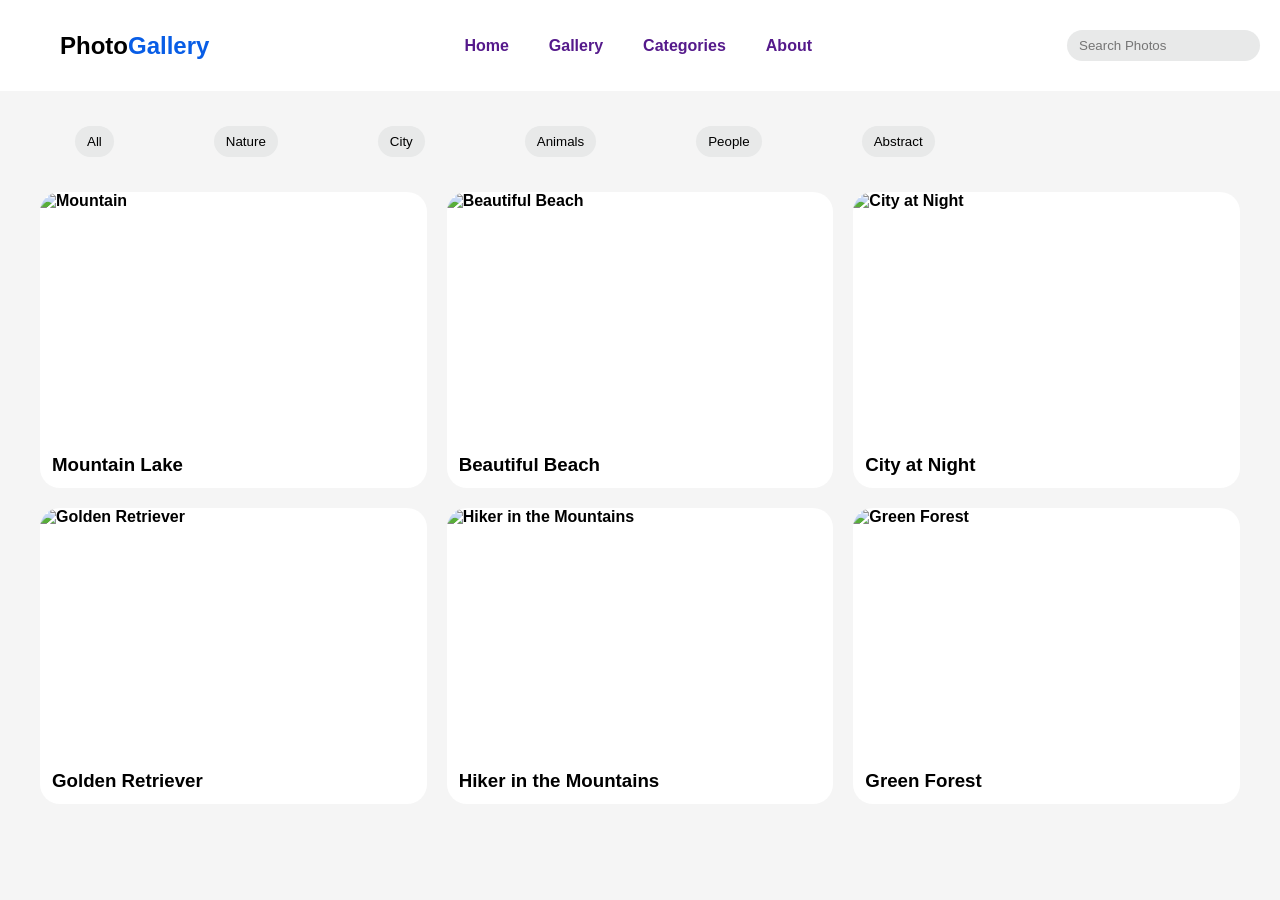
==== CodeAlpha_imageGallery/index.html @ 57411016 "Add files via upload" ====
<!DOCTYPE html>
<html lang="en">
<head>
    <meta charset="UTF-8">
    <meta name="viewport" content="width=device-width, initial-scale=1.0">
    <link rel="stylesheet" href="style.css">
    <title>gallery UI</title>
</head>
<body>
    <nav>
        <h2>Photo <p>Gallery</p></h2>
        <div class="link">
            <a href="">Home</a>
            <a href="">Gallery</a>
            <a href="">Categories</a>
            <a href="">About</a>
        </div>
        <div class="search_box">
            <input 
            type="text"
            id="searchInput"
            placeholder="Search Photos"
            >
        </div>
    </nav>
    <section class="filter">
        <button data-filter="All">All</button>
        <button data-filter="Nature">Nature</button>
        <button data-filter="City">City</button>
        <button data-filter="Animals">Animals</button>
        <button data-filter="People">People</button>
        <button data-filter="Abstract">Abstract</button>
    </section>
    <section class="gallery">
      <div class="photo_card" data-category="Nature">
        <img src="https://images.unsplash.com/photo-1501785888041-af3ef285b470?w=600" alt="Mountain">
        <h3>Mountain Lake</h3>
      </div>
      <div class="photo_card" data-category="Nature">
        <img src="https://images.unsplash.com/photo-1507525428034-b723cf961d3e?w=600"
            alt="Beautiful Beach">
        <h3>Beautiful Beach</h3>
      </div>
      <div class="photo_card" data-category="City">
        <img src="https://images.unsplash.com/photo-1519501025264-65ba15a82390?w=600"
            alt="City at Night">
        <h3>City at Night</h3>
      </div>
      <div class="photo_card"  data-category="Animals">
        <img src="https://images.unsplash.com/photo-1552053831-71594a27632d?w=600"
            alt="Golden Retriever">
        <h3>Golden Retriever</h3>
      </div>
     
      <div class="photo_card" data-category="Nature">
        <img src="https://images.unsplash.com/photo-1551632811-561732d1e306?w=600"
            alt="Hiker in the Mountains">
        <h3>Hiker in the Mountains</h3>
      </div>
      <div class="photo_card" data-category="Nature">
        <img src="https://images.unsplash.com/photo-1441974231531-c6227db76b6e?w=600"
            alt="Green Forest">
        <h3>Green Forest</h3>
      </div>
    </section>

<!--  if photo no exist -->
    <p id="noResults" style="display: none;">No Photos Found 😕</p>

       <!-- Lightbox -->
    <div
        class="lightbox"
        id="lightbox"
        aria-hidden="true"
        role="dialog"
        aria-modal="true"
        aria-label="Image preview"
    >

        <button
            type="button"
            class="lightbox-close"
            id="closeLightbox"
            aria-label="Close image"
        >&times;</button>

        <button
            type="button"
            class="lightbox-prev"
            id="prevImage"
            aria-label="Previous image"
        >&#10094;</button>

        <div class="lightbox-content">
            <img id="lightboxImage" src="" alt="">
            <h3 id="lightboxTitle"></h3>
        </div>

        <button
            type="button"
            class="lightbox-next"
            id="nextImage"
            aria-label="Next image"
        >&#10095;</button>

    </div>

    <script src="script.js"></script>
</body>
</html>
---- CodeAlpha_imageGallery/style.css ----
*{
    margin: 0;
    padding: 0;
    box-sizing: border-box;
}
body{
    
    background-color: rgb(245, 245, 245);
    font-family: Arial, Helvetica, sans-serif;
    font-weight: bolder;
}
nav{
    margin:0;
    padding:30px 20px;
    display: flex;
    justify-content:space-between;
    align-items: center;
    background-color: white;
}
h2{
    display: flex;
    padding-left: 40px;
}
h2 p{
    color: rgb(8, 93, 230);
}
.link{
    display: flex;
    gap:40px;
    
}
a{
    text-decoration: none;
}
input,button{
    padding: 8px 12px ;
    border-radius: 20px;
    border: none;
    background-color: rgb(232, 233, 233);
}
.filter{
    margin: 10px 30px;
    padding: 25px 45px;
    display: flex;
    justify-content:flex-start;
    gap: 100px;
    
}


.gallery {
    display: grid;
     grid-template-columns: repeat(3, minmax(0, 1fr));
    gap:20px;
    
    padding: 0 40px;
}






@media (max-width: 768px) {
    .gallery {
        grid-template-columns: repeat(2, minmax(0, 1fr));
        padding: 0 15px;
    }

    .filter {
        gap: 10px;
        padding: 20px 15px;
        flex-wrap: wrap;
    }

    .link {
        gap: 15px;
    }
}

@media (max-width: 480px) {
    .gallery {
        grid-template-columns: 1fr;
    }

    nav {
        flex-wrap: wrap;
        gap: 15px;
    }
}

.photo_card h3 {
    padding: 12px;
}

.photo_card {
    width: 100%;
    overflow: hidden;
    border-radius: 20px;
    background-color: white;
    transition: transform 0.3s ease, box-shadow 0.3s ease;
}

/* Hover on card */
.photo_card:hover {
    transform: translateY(-5px);
    box-shadow: 0 10px 25px rgba(0, 0, 0, 0.15);
}

.photo_card img {
    width: 100%;
    height: 250px;
    object-fit: cover;
    display: block;
    transition: transform 0.3s ease;
}

/* Hover on image */
.photo_card:hover img {
    transform: scale(1.04);
}

.lightbox {
    display:none;
    position: fixed;
    inset: 0;
    z-index: 1000;
    background: rgba(0, 0, 0, 0.9);
    align-items: center;
    justify-content: center;
    gap: 20px;
    padding: 60px 20px 30px;
}

.lightbox.active {
    display: flex;
}

.lightbox-content {
    max-width: 850px;
    width: 100%;
    text-align: center;
}

.lightbox-content img {
    display: block;
    max-width: 100%;
    max-height: 75vh;
    margin: 0 auto;
    object-fit: contain;
    border-radius: 10px;
}

.lightbox-content h3 {
    color: white;
    margin-top: 15px;
}

.lightbox button {
    background: transparent;
    color: white;
    border: none;
    cursor: pointer;
    font-size: 35px;
    padding: 8px 12px;
}

.lightbox-close {
    position: absolute;
    top: 15px;
    right: 25px;
    font-size: 42px !important;
}

.lightbox button:hover {
    color: #75aaff;
}

@media (max-width: 600px) {
    .lightbox {
        gap: 5px;
        padding: 60px 8px 20px;
    }

    .lightbox button {
        font-size: 24px;
        padding: 5px;
    }

    .lightbox-content img {
        max-height: 65vh;
    }
}


#noResults {
    display: none;
    text-align: center;
    font-size: 20px;
    color: #777;
    margin: 40px 0;
}
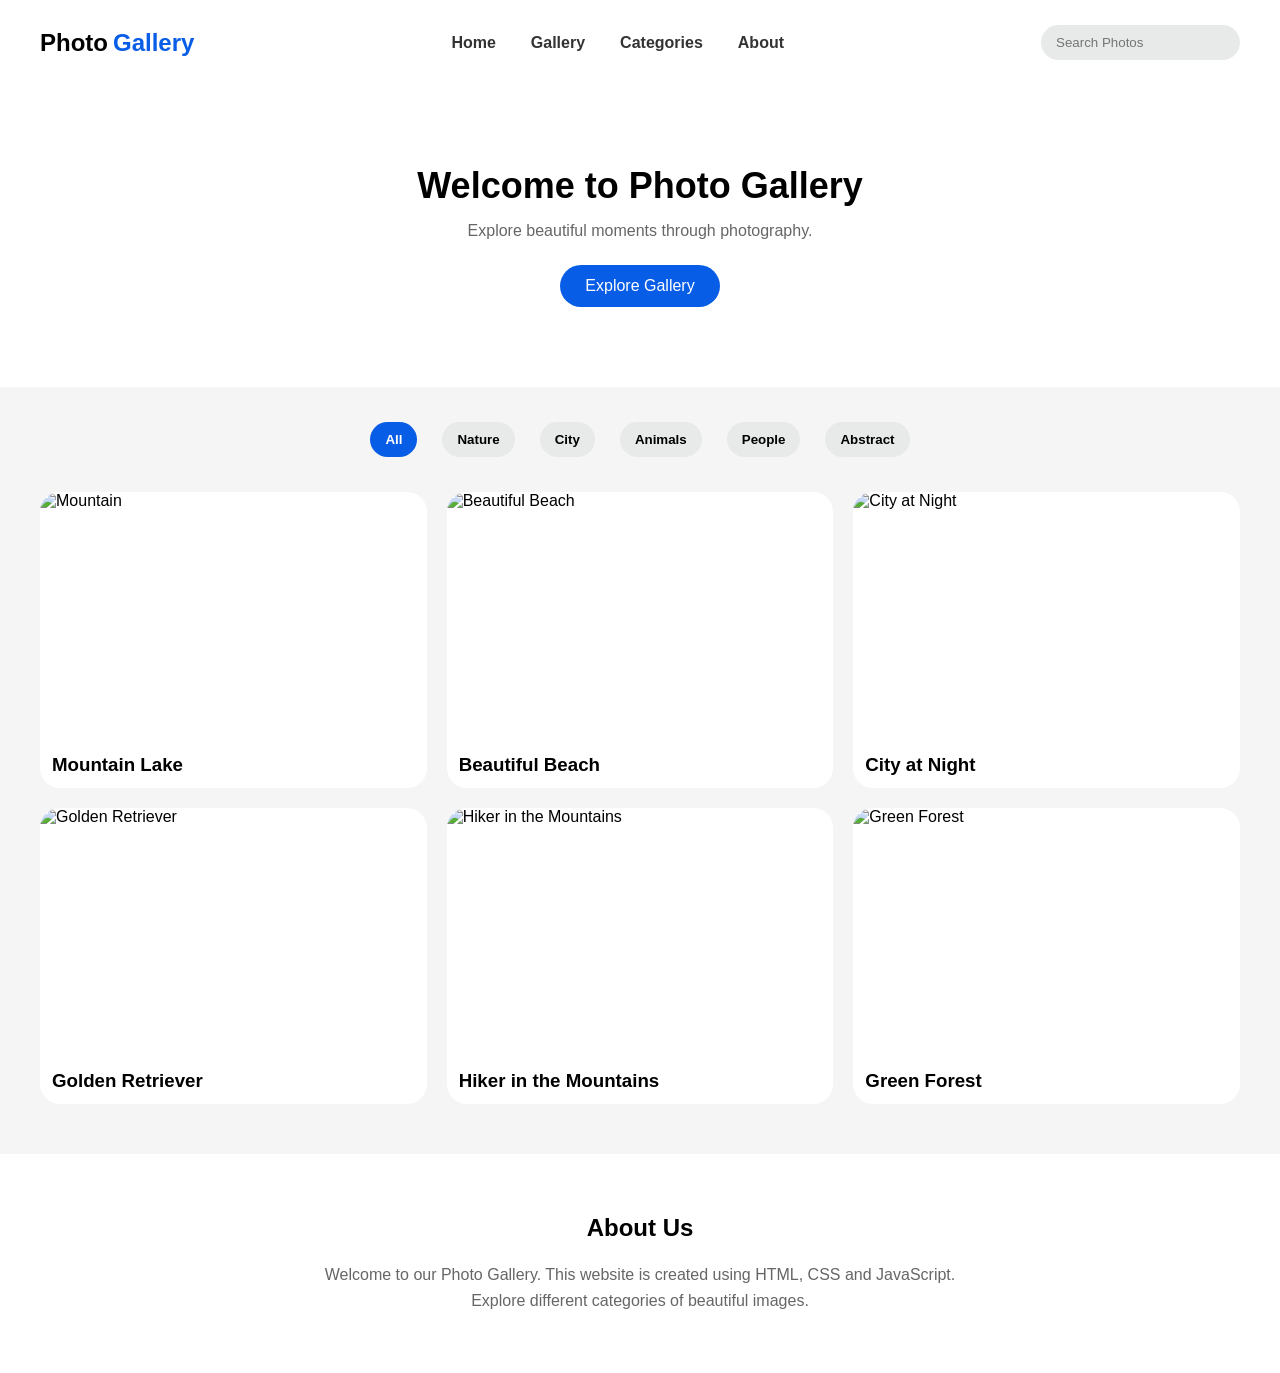
==== commit 53fa1bbb: "Add files via upload" ====
--- a/CodeAlpha_imageGallery/index.html
+++ b/CodeAlpha_imageGallery/index.html
@@ -1,73 +1,100 @@
+
 <!DOCTYPE html>
 <html lang="en">
 <head>
     <meta charset="UTF-8">
     <meta name="viewport" content="width=device-width, initial-scale=1.0">
+    <title>Photo Gallery</title>
     <link rel="stylesheet" href="style.css">
-    <title>gallery UI</title>
 </head>
 <body>
+
+    <!-- Navbar -->
     <nav>
-        <h2>Photo <p>Gallery</p></h2>
+        <h2>Photo <span>Gallery</span></h2>
+
         <div class="link">
-            <a href="">Home</a>
-            <a href="">Gallery</a>
-            <a href="">Categories</a>
-            <a href="">About</a>
+            <a href="#home">Home</a>
+            <a href="#gallery">Gallery</a>
+            <a href="#categories">Categories</a>
+            <a href="#about">About</a>
         </div>
+
         <div class="search_box">
-            <input 
-            type="text"
-            id="searchInput"
-            placeholder="Search Photos"
+            <input
+                type="text"
+                id="searchInput"
+                placeholder="Search Photos"
             >
         </div>
     </nav>
-    <section class="filter">
-        <button data-filter="All">All</button>
+
+    <!-- Home Section -->
+    <section id="home">
+        <h1>Welcome to Photo Gallery</h1>
+        <p>Explore beautiful moments through photography.</p>
+        <a href="#gallery" class="explore-btn">Explore Gallery</a>
+    </section>
+
+    <!-- Categories Section -->
+    <section class="filter" id="categories">
+        <button class="active" data-filter="All">All</button>
         <button data-filter="Nature">Nature</button>
         <button data-filter="City">City</button>
         <button data-filter="Animals">Animals</button>
         <button data-filter="People">People</button>
         <button data-filter="Abstract">Abstract</button>
     </section>
-    <section class="gallery">
-      <div class="photo_card" data-category="Nature">
-        <img src="https://images.unsplash.com/photo-1501785888041-af3ef285b470?w=600" alt="Mountain">
-        <h3>Mountain Lake</h3>
-      </div>
-      <div class="photo_card" data-category="Nature">
-        <img src="https://images.unsplash.com/photo-1507525428034-b723cf961d3e?w=600"
-            alt="Beautiful Beach">
-        <h3>Beautiful Beach</h3>
-      </div>
-      <div class="photo_card" data-category="City">
-        <img src="https://images.unsplash.com/photo-1519501025264-65ba15a82390?w=600"
-            alt="City at Night">
-        <h3>City at Night</h3>
-      </div>
-      <div class="photo_card"  data-category="Animals">
-        <img src="https://images.unsplash.com/photo-1552053831-71594a27632d?w=600"
-            alt="Golden Retriever">
-        <h3>Golden Retriever</h3>
-      </div>
-     
-      <div class="photo_card" data-category="Nature">
-        <img src="https://images.unsplash.com/photo-1551632811-561732d1e306?w=600"
-            alt="Hiker in the Mountains">
-        <h3>Hiker in the Mountains</h3>
-      </div>
-      <div class="photo_card" data-category="Nature">
-        <img src="https://images.unsplash.com/photo-1441974231531-c6227db76b6e?w=600"
-            alt="Green Forest">
-        <h3>Green Forest</h3>
-      </div>
+
+    <!-- Gallery Section -->
+    <section class="gallery" id="gallery">
+
+        <div class="photo_card" data-category="Nature">
+            <img src="https://images.unsplash.com/photo-1501785888041-af3ef285b470?w=600" alt="Mountain">
+            <h3>Mountain Lake</h3>
+        </div>
+
+        <div class="photo_card" data-category="Nature">
+            <img src="https://images.unsplash.com/photo-1507525428034-b723cf961d3e?w=600" alt="Beautiful Beach">
+            <h3>Beautiful Beach</h3>
+        </div>
+
+        <div class="photo_card" data-category="City">
+            <img src="https://images.unsplash.com/photo-1519501025264-65ba15a82390?w=600" alt="City at Night">
+            <h3>City at Night</h3>
+        </div>
+
+        <div class="photo_card" data-category="Animals">
+            <img src="https://images.unsplash.com/photo-1552053831-71594a27632d?w=600" alt="Golden Retriever">
+            <h3>Golden Retriever</h3>
+        </div>
+
+        <div class="photo_card" data-category="Nature">
+            <img src="https://images.unsplash.com/photo-1551632811-561732d1e306?w=600" alt="Hiker in the Mountains">
+            <h3>Hiker in the Mountains</h3>
+        </div>
+
+        <div class="photo_card" data-category="Nature">
+            <img src="https://images.unsplash.com/photo-1441974231531-c6227db76b6e?w=600" alt="Green Forest">
+            <h3>Green Forest</h3>
+        </div>
+
     </section>
 
-<!--  if photo no exist -->
-    <p id="noResults" style="display: none;">No Photos Found 😕</p>
+    <!-- No Results Message -->
+    <p id="noResults">No Photos Found 😕</p>
 
-       <!-- Lightbox -->
+    <!-- About Section -->
+    <section id="about">
+        <h2>About Us</h2>
+        <p>
+            Welcome to our Photo Gallery.
+            This website is created using HTML, CSS and JavaScript.
+            Explore different categories of beautiful images.
+        </p>
+    </section>
+
+    <!-- Lightbox -->
     <div
         class="lightbox"
         id="lightbox"
@@ -77,34 +104,19 @@
         aria-label="Image preview"
     >
 
-        <button
-            type="button"
-            class="lightbox-close"
-            id="closeLightbox"
-            aria-label="Close image"
-        >&times;</button>
+        <button type="button" class="lightbox-close" id="closeLightbox" aria-label="Close image">&times;</button>
 
-        <button
-            type="button"
-            class="lightbox-prev"
-            id="prevImage"
-            aria-label="Previous image"
-        >&#10094;</button>
+        <button type="button" class="lightbox-prev" id="prevImage" aria-label="Previous image">&#10094;</button>
 
         <div class="lightbox-content">
             <img id="lightboxImage" src="" alt="">
             <h3 id="lightboxTitle"></h3>
         </div>
 
-        <button
-            type="button"
-            class="lightbox-next"
-            id="nextImage"
-            aria-label="Next image"
-        >&#10095;</button>
+        <button type="button" class="lightbox-next" id="nextImage" aria-label="Next image">&#10095;</button>
 
     </div>
 
     <script src="script.js"></script>
 </body>
-</html>+</html>
--- a/CodeAlpha_imageGallery/style.css
+++ b/CodeAlpha_imageGallery/style.css
@@ -1,96 +1,124 @@
-*{
+
+* {
     margin: 0;
     padding: 0;
     box-sizing: border-box;
 }
-body{
-    
+
+html {
+    scroll-behavior: smooth;
+}
+
+body {
     background-color: rgb(245, 245, 245);
     font-family: Arial, Helvetica, sans-serif;
-    font-weight: bolder;
-}
-nav{
-    margin:0;
-    padding:30px 20px;
-    display: flex;
-    justify-content:space-between;
+}
+
+/* Navbar */
+nav {
+    padding: 25px 40px;
+    display: flex;
+    justify-content: space-between;
     align-items: center;
     background-color: white;
-}
-h2{
-    display: flex;
-    padding-left: 40px;
-}
-h2 p{
+    position: sticky;
+    top: 0;
+    z-index: 100;
+    flex-wrap: wrap;
+    gap: 15px;
+}
+
+nav h2 {
+    display: flex;
+    gap: 5px;
+}
+
+nav h2 span {
     color: rgb(8, 93, 230);
 }
-.link{
-    display: flex;
-    gap:40px;
-    
-}
-a{
+
+.link {
+    display: flex;
+    gap: 35px;
+}
+
+.link a {
     text-decoration: none;
-}
-input,button{
-    padding: 8px 12px ;
+    color: #333;
+    font-weight: bold;
+    transition: color 0.3s;
+}
+
+.link a:hover {
+    color: rgb(8, 93, 230);
+}
+
+input, button {
+    padding: 10px 15px;
     border-radius: 20px;
     border: none;
     background-color: rgb(232, 233, 233);
 }
-.filter{
+
+input {
+    outline: none;
+}
+
+/* Home Section */
+#home {
+    text-align: center;
+    padding: 80px 20px;
+    background: white;
+}
+
+#home h1 {
+    font-size: 36px;
+    margin-bottom: 15px;
+}
+
+#home p {
+    color: #666;
+    margin-bottom: 25px;
+}
+
+.explore-btn {
+    display: inline-block;
+    text-decoration: none;
+    background: rgb(8, 93, 230);
+    color: white;
+    padding: 12px 25px;
+    border-radius: 25px;
+}
+
+/* Filter Section */
+.filter {
     margin: 10px 30px;
-    padding: 25px 45px;
-    display: flex;
-    justify-content:flex-start;
-    gap: 100px;
-    
-}
-
-
+    padding: 25px 15px;
+    display: flex;
+    justify-content: center;
+    gap: 25px;
+    flex-wrap: wrap;
+}
+
+.filter button {
+    cursor: pointer;
+    font-weight: bold;
+    transition: 0.3s;
+}
+
+.filter button:hover,
+.filter button.active {
+    background-color: rgb(8, 93, 230);
+    color: white;
+}
+
+/* Gallery */
 .gallery {
     display: grid;
-     grid-template-columns: repeat(3, minmax(0, 1fr));
-    gap:20px;
-    
+    grid-template-columns: repeat(3, minmax(0, 1fr));
+    gap: 20px;
     padding: 0 40px;
-}
-
-
-
-
-
-
-@media (max-width: 768px) {
-    .gallery {
-        grid-template-columns: repeat(2, minmax(0, 1fr));
-        padding: 0 15px;
-    }
-
-    .filter {
-        gap: 10px;
-        padding: 20px 15px;
-        flex-wrap: wrap;
-    }
-
-    .link {
-        gap: 15px;
-    }
-}
-
-@media (max-width: 480px) {
-    .gallery {
-        grid-template-columns: 1fr;
-    }
-
-    nav {
-        flex-wrap: wrap;
-        gap: 15px;
-    }
-}
-
-.photo_card h3 {
-    padding: 12px;
+    scroll-margin-top: 100px;
 }
 
 .photo_card {
@@ -101,7 +129,6 @@
     transition: transform 0.3s ease, box-shadow 0.3s ease;
 }
 
-/* Hover on card */
 .photo_card:hover {
     transform: translateY(-5px);
     box-shadow: 0 10px 25px rgba(0, 0, 0, 0.15);
@@ -112,16 +139,52 @@
     height: 250px;
     object-fit: cover;
     display: block;
+    cursor: pointer;
     transition: transform 0.3s ease;
 }
 
-/* Hover on image */
 .photo_card:hover img {
     transform: scale(1.04);
 }
 
+.photo_card h3 {
+    padding: 12px;
+}
+
+/* No Results */
+#noResults {
+    display: none;
+    text-align: center;
+    font-size: 20px;
+    color: #777;
+    margin: 40px 0;
+}
+
+/* About */
+#about {
+    text-align: center;
+    padding: 60px 20px;
+    margin-top: 50px;
+    background-color: white;
+    scroll-margin-top: 100px;
+}
+
+#about h2 {
+    justify-content: center;
+    margin-bottom: 20px;
+}
+
+#about p {
+    color: #666;
+    font-weight: normal;
+    line-height: 1.6;
+    max-width: 650px;
+    margin: auto;
+}
+
+/* Lightbox */
 .lightbox {
-    display:none;
+    display: none;
     position: fixed;
     inset: 0;
     z-index: 1000;
@@ -176,7 +239,44 @@
     color: #75aaff;
 }
 
-@media (max-width: 600px) {
+/* Responsive Design */
+@media (max-width: 768px) {
+    .gallery {
+        grid-template-columns: repeat(2, minmax(0, 1fr));
+        padding: 0 15px;
+    }
+
+    .filter {
+        gap: 10px;
+    }
+
+    nav {
+        padding: 20px;
+    }
+
+    .link {
+        gap: 15px;
+    }
+}
+
+@media (max-width: 480px) {
+    .gallery {
+        grid-template-columns: 1fr;
+    }
+
+    nav {
+        flex-direction: column;
+    }
+
+    .link {
+        flex-wrap: wrap;
+        justify-content: center;
+    }
+
+    #home h1 {
+        font-size: 27px;
+    }
+
     .lightbox {
         gap: 5px;
         padding: 60px 8px 20px;
@@ -191,16 +291,3 @@
         max-height: 65vh;
     }
 }
-
-
-#noResults {
-    display: none;
-    text-align: center;
-    font-size: 20px;
-    color: #777;
-    margin: 40px 0;
-}
-
-
-
-
